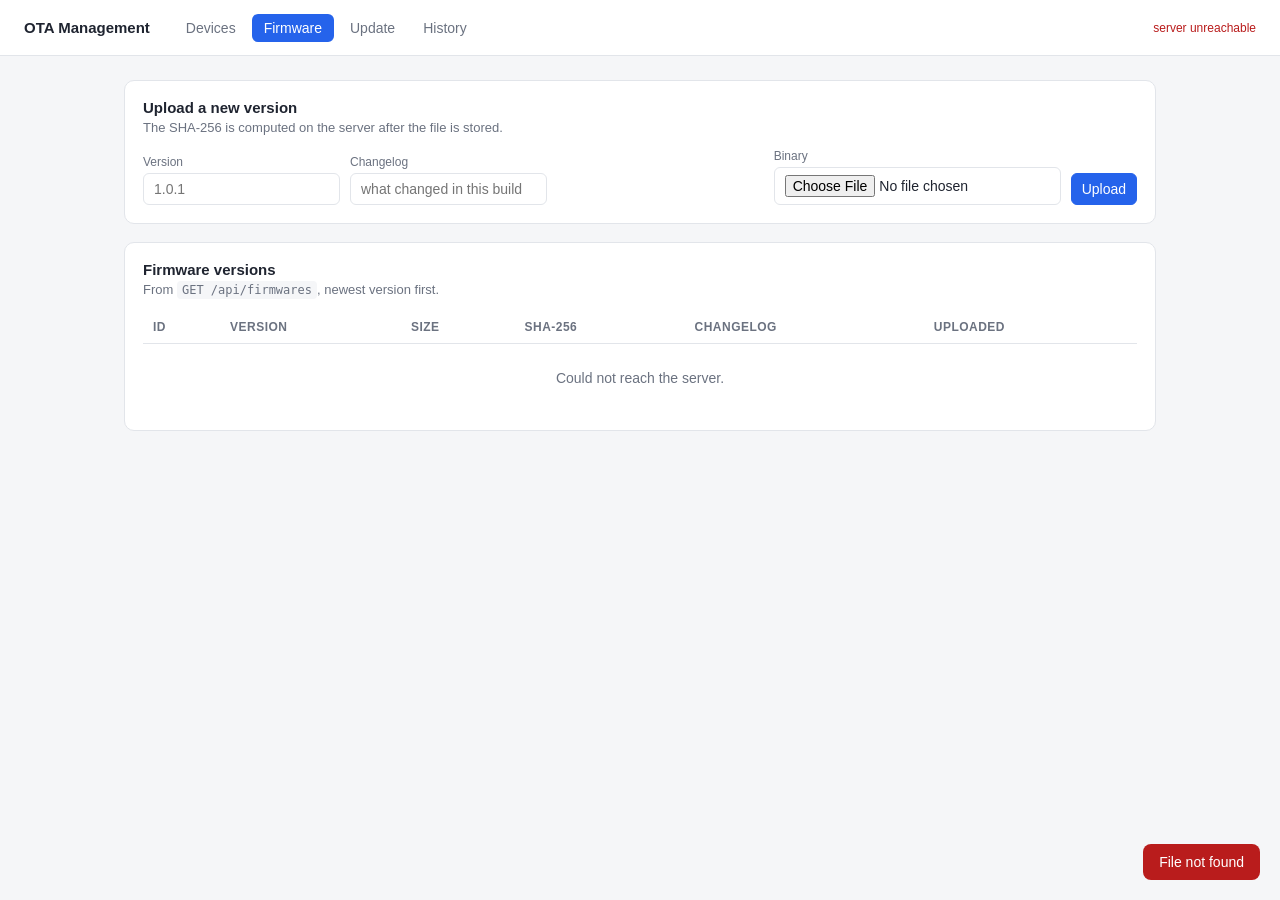
==== src/web_panel/firmwares.html @ 7cf329c6 "Add OTA server, web panel and week 1 doc Server (FastAPI + SQLite): the four tables from the week 1 " ====
<!DOCTYPE html>
<html lang="en">
  <head>
    <meta charset="utf-8" />
    <meta name="viewport" content="width=device-width, initial-scale=1" />
    <title>Firmware | OTA Panel</title>
    <link rel="stylesheet" href="css/style.css" />
  </head>
  <body>
    <header>
      <h1>OTA Management</h1>
      <nav>
        <a href="index.html">Devices</a>
        <a class="active" href="firmwares.html">Firmware</a>
        <a href="updates.html">Update</a>
        <a href="history.html">History</a>
      </nav>
      <span id="server-state" class="server-state">checking…</span>
    </header>

    <main>
      <div class="card">
        <h2>Upload a new version</h2>
        <p class="hint">The SHA-256 is computed on the server after the file is stored.</p>
        <form class="row" id="upload-form">
          <div>
            <label for="version">Version</label>
            <input id="version" name="version" placeholder="1.0.1" required />
          </div>
          <div style="flex: 1; min-width: 220px">
            <label for="changelog">Changelog</label>
            <input id="changelog" name="changelog" placeholder="what changed in this build" />
          </div>
          <div>
            <label for="file">Binary</label>
            <input id="file" name="file" type="file" accept=".bin" required />
          </div>
          <button type="submit">Upload</button>
        </form>
      </div>

      <div class="card">
        <h2>Firmware versions</h2>
        <p class="hint">From <code>GET /api/firmwares</code>, newest version first.</p>
        <table>
          <thead>
            <tr>
              <th>ID</th>
              <th>Version</th>
              <th>Size</th>
              <th>SHA-256</th>
              <th>Changelog</th>
              <th>Uploaded</th>
            </tr>
          </thead>
          <tbody id="firmwares-body">
            <tr><td class="empty" colspan="6">Loading…</td></tr>
          </tbody>
        </table>
      </div>
    </main>

    <div id="toast" class="toast"></div>
    <script src="js/api.js"></script>
    <script src="js/firmwares.js"></script>
  </body>
</html>
---- src/web_panel/css/style.css ----
:root {
  --bg: #f5f6f8;
  --panel: #ffffff;
  --border: #e2e5ea;
  --text: #1f2430;
  --muted: #6b7280;
  --accent: #2563eb;
  --ok: #15803d;
  --warn: #b45309;
  --bad: #b91c1c;
}

* {
  box-sizing: border-box;
}

body {
  margin: 0;
  font-family: -apple-system, "Segoe UI", Roboto, Helvetica, Arial, sans-serif;
  background: var(--bg);
  color: var(--text);
  font-size: 14px;
}

header {
  background: var(--panel);
  border-bottom: 1px solid var(--border);
  padding: 0 24px;
  display: flex;
  align-items: center;
  gap: 24px;
  height: 56px;
}

header h1 {
  font-size: 15px;
  font-weight: 600;
  margin: 0;
  white-space: nowrap;
}

nav {
  display: flex;
  gap: 4px;
  flex: 1;
}

nav a {
  padding: 6px 12px;
  border-radius: 6px;
  color: var(--muted);
  text-decoration: none;
}

nav a:hover {
  background: var(--bg);
}

nav a.active {
  background: var(--accent);
  color: #fff;
}

.server-state {
  font-size: 12px;
  color: var(--muted);
}

.server-state.ok {
  color: var(--ok);
}

.server-state.down {
  color: var(--bad);
}

main {
  max-width: 1080px;
  margin: 24px auto;
  padding: 0 24px;
}

.card {
  background: var(--panel);
  border: 1px solid var(--border);
  border-radius: 10px;
  padding: 18px;
  margin-bottom: 18px;
}

.card h2 {
  margin: 0 0 4px;
  font-size: 15px;
}

.card p.hint {
  margin: 0 0 14px;
  color: var(--muted);
  font-size: 13px;
}

table {
  width: 100%;
  border-collapse: collapse;
}

th,
td {
  text-align: left;
  padding: 9px 10px;
  border-bottom: 1px solid var(--border);
}

th {
  font-size: 12px;
  text-transform: uppercase;
  letter-spacing: 0.04em;
  color: var(--muted);
}

tbody tr:last-child td {
  border-bottom: none;
}

td.empty {
  text-align: center;
  color: var(--muted);
  padding: 26px;
}

code {
  font-family: ui-monospace, Menlo, monospace;
  font-size: 12px;
  background: var(--bg);
  padding: 2px 5px;
  border-radius: 4px;
}

.badge {
  display: inline-block;
  padding: 2px 8px;
  border-radius: 999px;
  font-size: 12px;
  background: var(--bg);
  color: var(--muted);
}

.badge.success {
  background: #dcfce7;
  color: var(--ok);
}

.badge.failed,
.badge.rolled_back {
  background: #fee2e2;
  color: var(--bad);
}

.badge.pending,
.badge.running {
  background: #fef3c7;
  color: var(--warn);
}

.dot {
  display: inline-block;
  width: 8px;
  height: 8px;
  border-radius: 50%;
  margin-right: 6px;
  background: #cbd5e1;
}

.dot.online {
  background: var(--ok);
}

button,
input,
select,
textarea {
  font: inherit;
  border: 1px solid var(--border);
  border-radius: 6px;
  padding: 7px 10px;
  background: #fff;
  color: var(--text);
}

button {
  cursor: pointer;
  background: var(--accent);
  border-color: var(--accent);
  color: #fff;
}

button.ghost {
  background: #fff;
  color: var(--text);
  border-color: var(--border);
}

button:disabled {
  opacity: 0.5;
  cursor: not-allowed;
}

form.row {
  display: flex;
  flex-wrap: wrap;
  gap: 10px;
  align-items: flex-end;
}

label {
  display: block;
  font-size: 12px;
  color: var(--muted);
  margin-bottom: 4px;
}

.events {
  margin: 6px 0 0;
  padding-left: 16px;
  color: var(--muted);
  font-size: 12px;
}

.toast {
  position: fixed;
  right: 20px;
  bottom: 20px;
  padding: 10px 16px;
  border-radius: 8px;
  color: #fff;
  opacity: 0;
  pointer-events: none;
  transition: opacity 0.2s;
}

.toast.show {
  opacity: 1;
}

.toast.error {
  background: var(--bad);
}

.toast.ok {
  background: var(--ok);
}
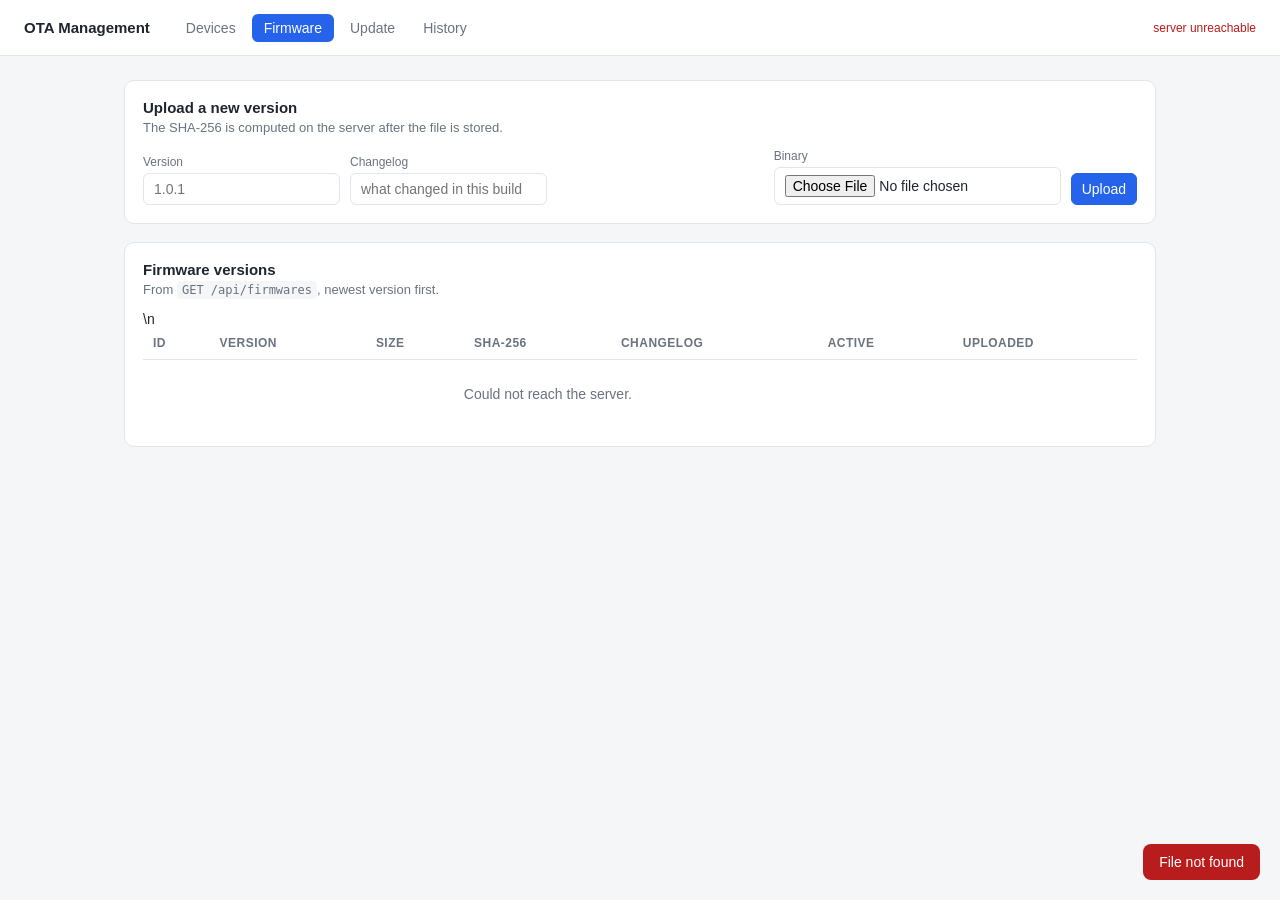
==== commit b2d22dc7: "Add active/inactive state to firmwares" ====
--- a/src/web_panel/firmwares.html
+++ b/src/web_panel/firmwares.html
@@ -50,11 +50,11 @@
               <th>Size</th>
               <th>SHA-256</th>
               <th>Changelog</th>
-              <th>Uploaded</th>
+              <th>Active</th>\n              <th>Uploaded</th>
             </tr>
           </thead>
           <tbody id="firmwares-body">
-            <tr><td class="empty" colspan="6">Loading…</td></tr>
+            <tr><td class="empty" colspan="7">Loading…</td></tr>
           </tbody>
         </table>
       </div>
